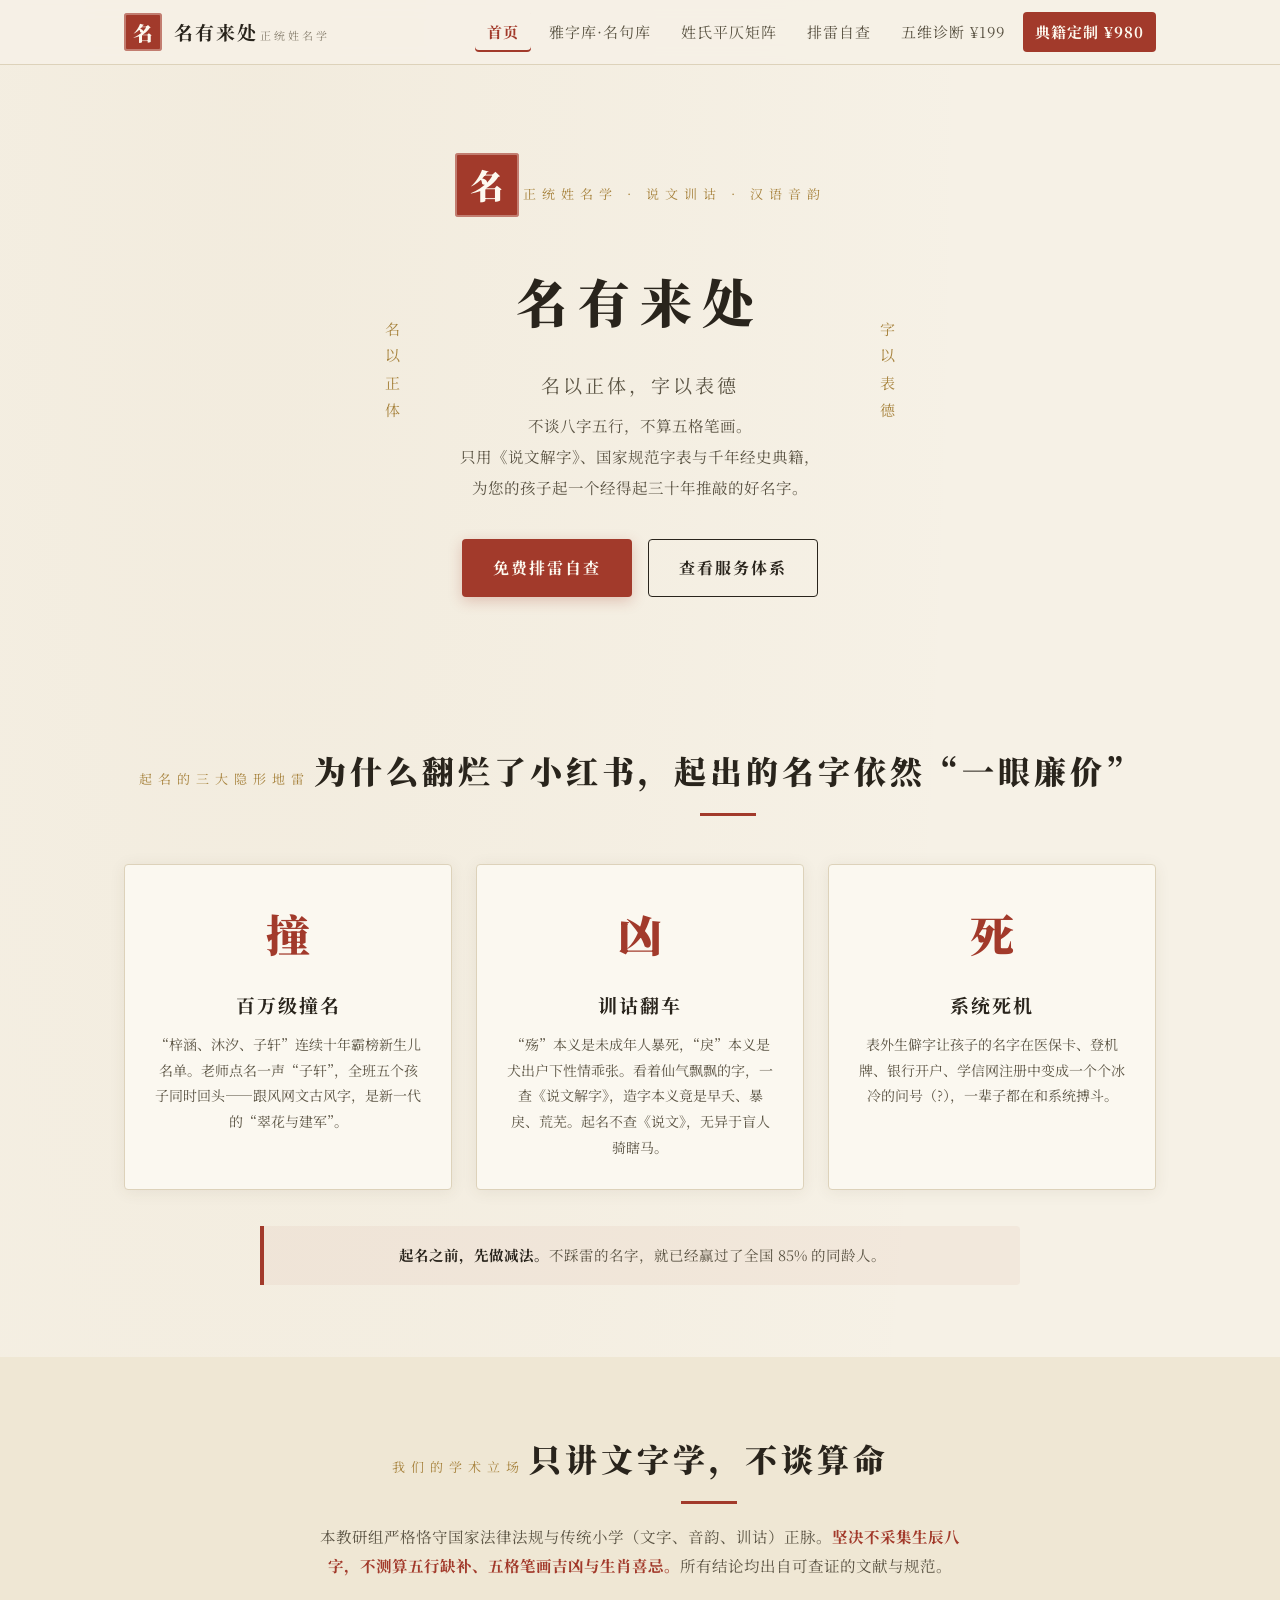
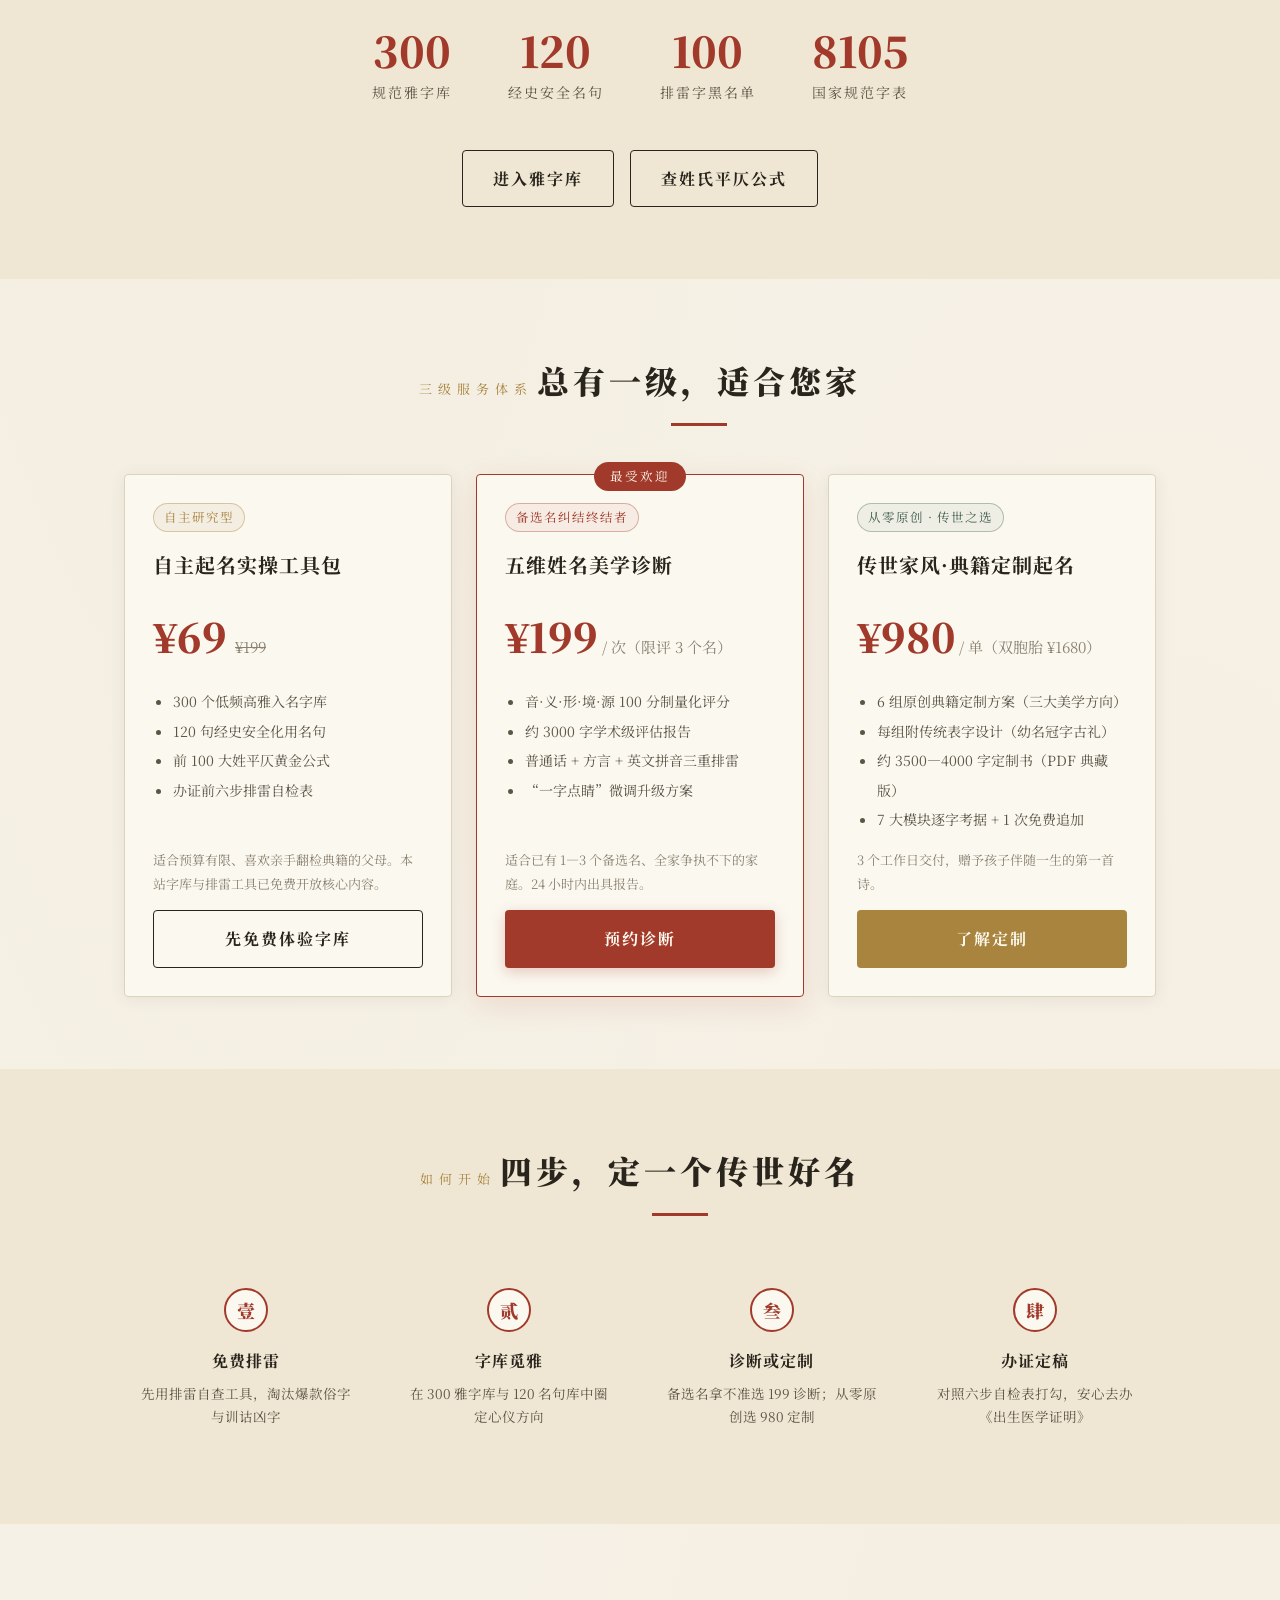
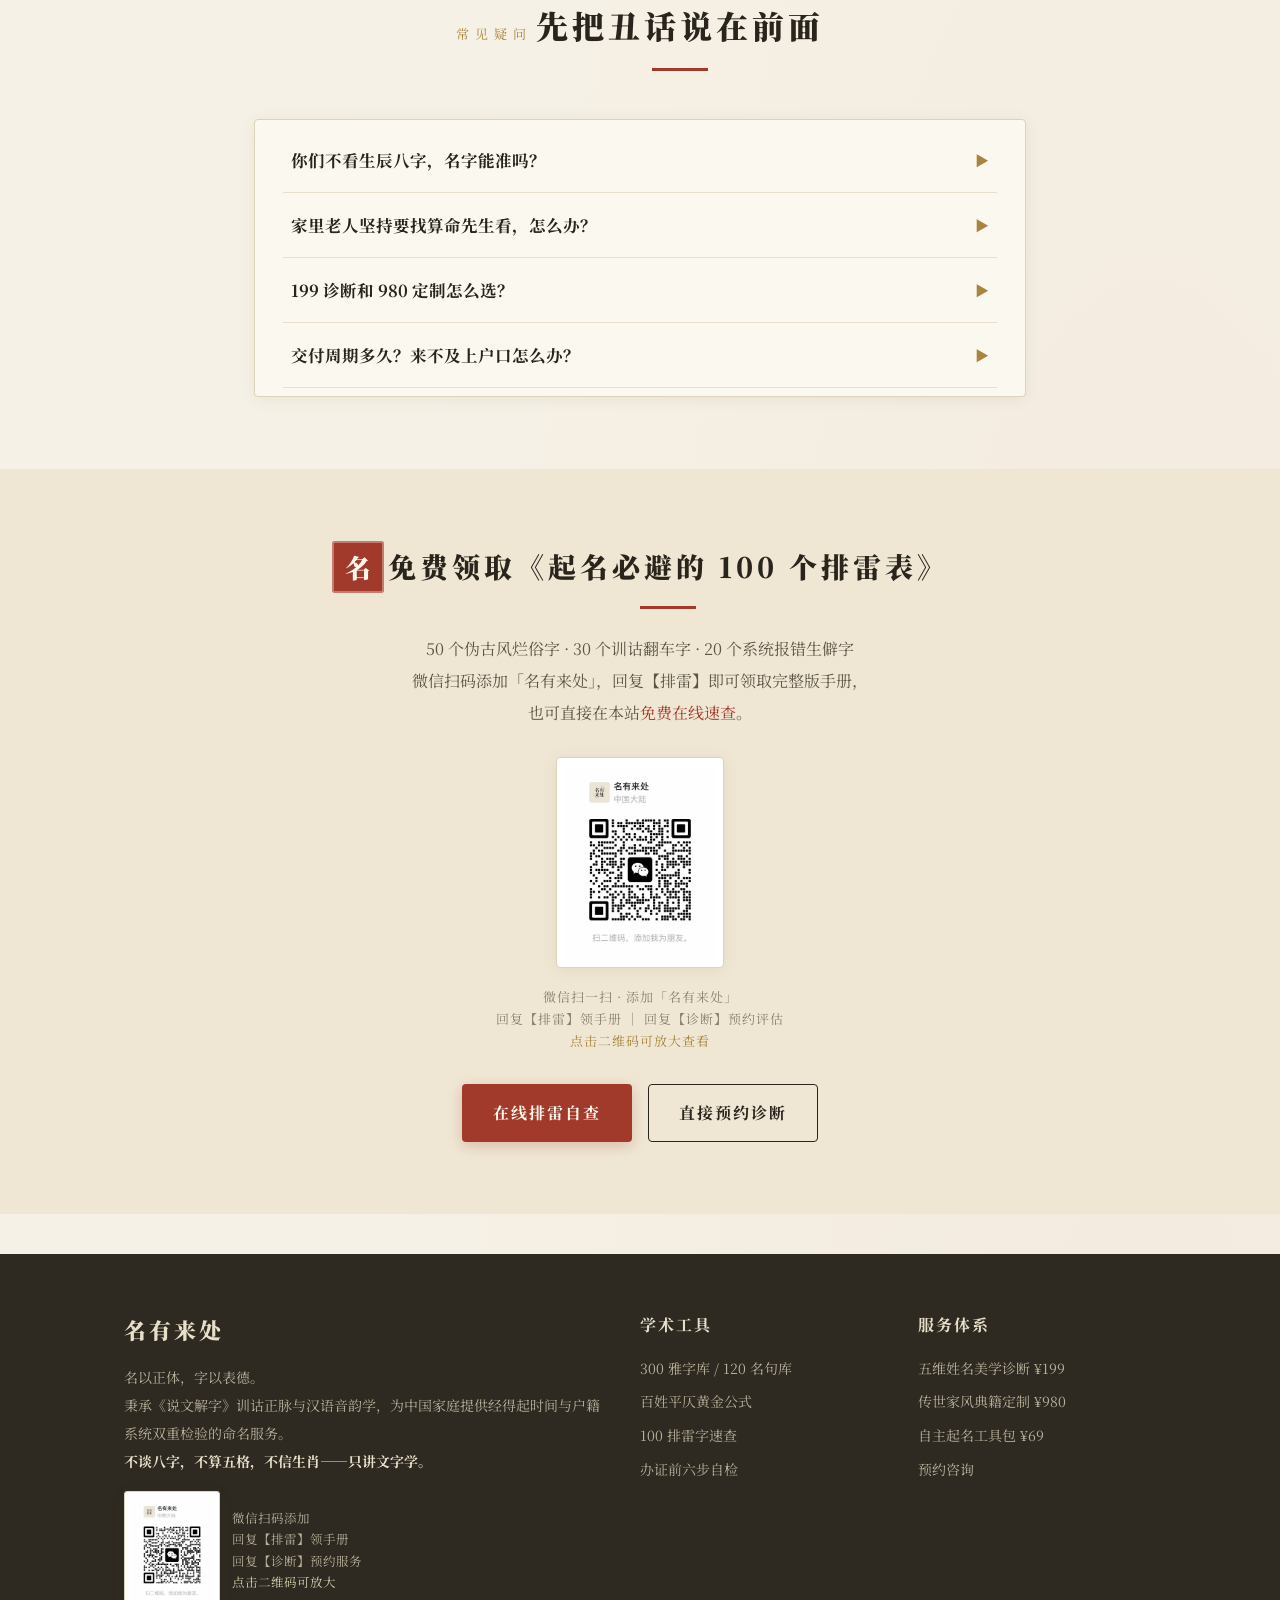
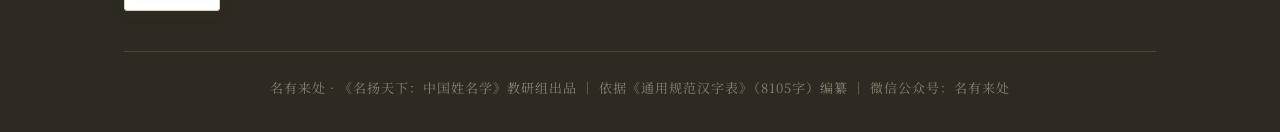
==== index.html @ ebecf2e6 "feat: 初始化「名有来处」正统姓名学服务站 - 六个静态页面：首页、雅字库/名句库、姓氏平仄矩阵、排雷自查、五维诊断、典籍定制 - 内容数据由 build_data.py 从内容文档解析生成（30" ====
<!DOCTYPE html>
<html lang="zh-CN">
<head>
<meta charset="UTF-8">
<meta name="viewport" content="width=device-width, initial-scale=1.0">
<title>名有来处 · 正统姓名学｜中国家庭典籍起名与姓名诊断</title>
<meta name="description" content="名以正体，字以表德。名有来处教研组秉承《说文解字》训诂与汉语音韵学正脉，提供300雅字库、100排雷表、五维姓名诊断（199元）与典籍定制起名（980元）。不谈八字，只讲文字学。">
<link rel="preconnect" href="https://fonts.googleapis.com">
<link href="https://fonts.googleapis.com/css2?family=Noto+Serif+SC:wght@400;700;900&display=swap" rel="stylesheet">
<link rel="stylesheet" href="css/style.css">
</head>
<body>

<!-- ============ HERO ============ -->
<header class="page-hero" style="padding:88px 0 72px; border-bottom:none;">
  <div class="wrap">
    <div style="display:flex; justify-content:center; align-items:center; gap:48px;">
      <div class="vertical-text" style="font-size:15px; color:var(--gold); height:220px; display:none;" id="vt-left">名以正体</div>
      <div style="text-align:center; max-width:720px;">
        <div class="seal-stamp" style="width:64px;height:64px;font-size:34px;margin:0 auto 24px;">名</div>
        <div class="sec-kicker">正统姓名学 · 说文训诂 · 汉语音韵</div>
        <h1 class="page-title" style="font-size:52px; letter-spacing:10px; margin:12px 0 18px;">名有来处</h1>
        <p style="font-size:19px; color:var(--ink-soft); letter-spacing:3px; margin-bottom:8px;">名以正体，字以表德</p>
        <p style="font-size:15.5px; color:var(--ink-soft); max-width:560px; margin:0 auto 36px; line-height:2;">
          不谈八字五行，不算五格笔画。<br>
          只用《说文解字》、国家规范字表与千年经史典籍，<br>
          为您的孩子起一个经得起三十年推敲的好名字。
        </p>
        <div style="display:flex; gap:16px; justify-content:center; flex-wrap:wrap;">
          <a class="btn btn-primary" href="mine.html">免费排雷自查</a>
          <a class="btn btn-outline" href="#services">查看服务体系</a>
        </div>
      </div>
      <div class="vertical-text" style="font-size:15px; color:var(--gold); height:220px; display:none;" id="vt-right">字以表德</div>
    </div>
  </div>
</header>

<!-- ============ 痛点 ============ -->
<section class="section">
  <div class="wrap">
    <div class="sec-head">
      <div class="sec-kicker">起名的三大隐形地雷</div>
      <h2 class="sec-title">为什么翻烂了小红书，起出的名字依然“一眼廉价”</h2>
    </div>
    <div class="grid grid-3">
      <div class="card card-hover" style="text-align:center;">
        <div style="font-size:44px; font-weight:900; color:var(--cinnabar); margin-bottom:12px;">撞</div>
        <h3 style="font-size:19px; letter-spacing:2px; margin-bottom:10px;">百万级撞名</h3>
        <p style="font-size:14px; color:var(--ink-soft);">“梓涵、沐汐、子轩”连续十年霸榜新生儿名单。老师点名一声“子轩”，全班五个孩子同时回头——跟风网文古风字，是新一代的“翠花与建军”。</p>
      </div>
      <div class="card card-hover" style="text-align:center;">
        <div style="font-size:44px; font-weight:900; color:var(--cinnabar); margin-bottom:12px;">凶</div>
        <h3 style="font-size:19px; letter-spacing:2px; margin-bottom:10px;">训诂翻车</h3>
        <p style="font-size:14px; color:var(--ink-soft);">“殇”本义是未成年人暴死，“戾”本义是犬出户下性情乖张。看着仙气飘飘的字，一查《说文解字》，造字本义竟是早夭、暴戾、荒芜。起名不查《说文》，无异于盲人骑瞎马。</p>
      </div>
      <div class="card card-hover" style="text-align:center;">
        <div style="font-size:44px; font-weight:900; color:var(--cinnabar); margin-bottom:12px;">死</div>
        <h3 style="font-size:19px; letter-spacing:2px; margin-bottom:10px;">系统死机</h3>
        <p style="font-size:14px; color:var(--ink-soft);">表外生僻字让孩子的名字在医保卡、登机牌、银行开户、学信网注册中变成一个个冰冷的问号（?），一辈子都在和系统搏斗。</p>
      </div>
    </div>
    <div class="notice" style="max-width:760px; margin:36px auto 0; text-align:center;">
      <strong>起名之前，先做减法。</strong>不踩雷的名字，就已经赢过了全国 85% 的同龄人。
    </div>
  </div>
</section>

<!-- ============ 学术立场 ============ -->
<section class="section section-alt">
  <div class="wrap">
    <div class="sec-head">
      <div class="sec-kicker">我们的学术立场</div>
      <h2 class="sec-title">只讲文字学，不谈算命</h2>
      <p class="sec-desc">本教研组严格恪守国家法律法规与传统小学（文字、音韵、训诂）正脉。<strong style="color:var(--cinnabar);">坚决不采集生辰八字，不测算五行缺补、五格笔画吉凶与生肖喜忌。</strong>所有结论均出自可查证的文献与规范。</p>
    </div>
    <div class="stat-row">
      <div class="stat-item"><div class="stat-num">300</div><div class="stat-label">规范雅字库</div></div>
      <div class="stat-item"><div class="stat-num">120</div><div class="stat-label">经史安全名句</div></div>
      <div class="stat-item"><div class="stat-num">100</div><div class="stat-label">排雷字黑名单</div></div>
      <div class="stat-item"><div class="stat-num">8105</div><div class="stat-label">国家规范字表</div></div>
    </div>
    <div style="display:flex; gap:16px; justify-content:center; margin-top:44px; flex-wrap:wrap;">
      <a class="btn btn-outline" href="library.html">进入雅字库</a>
      <a class="btn btn-outline" href="surnames.html">查姓氏平仄公式</a>
    </div>
  </div>
</section>

<!-- ============ 三级服务体系 ============ -->
<section class="section" id="services">
  <div class="wrap">
    <div class="sec-head">
      <div class="sec-kicker">三级服务体系</div>
      <h2 class="sec-title">总有一级，适合您家</h2>
    </div>
    <div class="grid grid-3">
      <!-- 69 -->
      <div class="card card-hover" style="display:flex; flex-direction:column;">
        <div class="tag tag-gold" style="align-self:flex-start; margin-bottom:14px;">自主研究型</div>
        <h3 style="font-size:20px; letter-spacing:1px; margin-bottom:6px;">自主起名实操工具包</h3>
        <div class="price" style="margin:10px 0 14px;">¥69<small>¥199</small></div>
        <ul style="font-size:14px; color:var(--ink-soft); padding-left:20px; line-height:2.1; flex:1;">
          <li>300 个低频高雅入名字库</li>
          <li>120 句经史安全化用名句</li>
          <li>前 100 大姓平仄黄金公式</li>
          <li>办证前六步排雷自检表</li>
        </ul>
        <p style="font-size:13px; color:var(--ink-faint); margin:14px 0;">适合预算有限、喜欢亲手翻检典籍的父母。本站字库与排雷工具已免费开放核心内容。</p>
        <a class="btn btn-outline" href="library.html" style="justify-content:center;">先免费体验字库</a>
      </div>
      <!-- 199 -->
      <div class="card card-hover" style="display:flex; flex-direction:column; border-color:var(--cinnabar); box-shadow:0 8px 30px rgba(162,58,43,0.12);">
        <div style="position:absolute; top:-13px; left:50%; transform:translateX(-50%); background:var(--cinnabar); color:#fdf9ef; font-size:12.5px; padding:3px 16px; border-radius:20px; letter-spacing:2px;">最受欢迎</div>
        <div class="tag tag-cinnabar" style="align-self:flex-start; margin-bottom:14px;">备选名纠结终结者</div>
        <h3 style="font-size:20px; letter-spacing:1px; margin-bottom:6px;">五维姓名美学诊断</h3>
        <div class="price" style="margin:10px 0 14px;">¥199<span class="price-unit"> / 次（限评 3 个名）</span></div>
        <ul style="font-size:14px; color:var(--ink-soft); padding-left:20px; line-height:2.1; flex:1;">
          <li>音·义·形·境·源 100 分制量化评分</li>
          <li>约 3000 字学术级评估报告</li>
          <li>普通话 + 方言 + 英文拼音三重排雷</li>
          <li>“一字点睛”微调升级方案</li>
        </ul>
        <p style="font-size:13px; color:var(--ink-faint); margin:14px 0;">适合已有 1—3 个备选名、全家争执不下的家庭。24 小时内出具报告。</p>
        <a class="btn btn-primary" href="diagnosis.html" style="justify-content:center;">预约诊断</a>
      </div>
      <!-- 980 -->
      <div class="card card-hover" style="display:flex; flex-direction:column;">
        <div class="tag tag-jade" style="align-self:flex-start; margin-bottom:14px;">从零原创 · 传世之选</div>
        <h3 style="font-size:20px; letter-spacing:1px; margin-bottom:6px;">传世家风·典籍定制起名</h3>
        <div class="price" style="margin:10px 0 14px;">¥980<span class="price-unit"> / 单（双胞胎 ¥1680）</span></div>
        <ul style="font-size:14px; color:var(--ink-soft); padding-left:20px; line-height:2.1; flex:1;">
          <li>6 组原创典籍定制方案（三大美学方向）</li>
          <li>每组附传统表字设计（幼名冠字古礼）</li>
          <li>约 3500—4000 字定制书（PDF 典藏版）</li>
          <li>7 大模块逐字考据 + 1 次免费追加</li>
        </ul>
        <p style="font-size:13px; color:var(--ink-faint); margin:14px 0;">3 个工作日交付，赠予孩子伴随一生的第一首诗。</p>
        <a class="btn btn-gold" href="custom.html" style="justify-content:center;">了解定制</a>
      </div>
    </div>
  </div>
</section>

<!-- ============ 服务流程 ============ -->
<section class="section section-alt">
  <div class="wrap">
    <div class="sec-head">
      <div class="sec-kicker">如何开始</div>
      <h2 class="sec-title">四步，定一个传世好名</h2>
    </div>
    <div class="step-flow">
      <div class="step-item">
        <div class="step-num">壹</div>
        <div class="step-title">免费排雷</div>
        <div class="step-desc">先用排雷自查工具，淘汰爆款俗字与训诂凶字</div>
      </div>
      <div class="step-item">
        <div class="step-num">贰</div>
        <div class="step-title">字库觅雅</div>
        <div class="step-desc">在 300 雅字库与 120 名句库中圈定心仪方向</div>
      </div>
      <div class="step-item">
        <div class="step-num">叁</div>
        <div class="step-title">诊断或定制</div>
        <div class="step-desc">备选名拿不准选 199 诊断；从零原创选 980 定制</div>
      </div>
      <div class="step-item">
        <div class="step-num">肆</div>
        <div class="step-title">办证定稿</div>
        <div class="step-desc">对照六步自检表打勾，安心去办《出生医学证明》</div>
      </div>
    </div>
  </div>
</section>

<!-- ============ FAQ ============ -->
<section class="section">
  <div class="wrap" style="max-width:820px;">
    <div class="sec-head">
      <div class="sec-kicker">常见疑问</div>
      <h2 class="sec-title">先把丑话说在前面</h2>
    </div>
    <div class="card" style="padding:8px 28px;">
      <div class="faq-item">
        <button class="faq-q">你们不看生辰八字，名字能准吗？<span class="faq-arrow">▶</span></button>
        <div class="faq-a"><div class="faq-a-inner">“八字起名、五格剖象”实为 1918 年日本人熊崎健翁编造后传入中国的伪学，与先秦命名传统毫无关系。中国正统姓名学的根基是《说文解字》训诂、汉语音韵与经史典籍——林徽因、屠呦呦、梁思成，没有一个好名字是算出来的。我们只对可查证的文献负责。</div></div>
      </div>
      <div class="faq-item">
        <button class="faq-q">家里老人坚持要找算命先生看，怎么办？<span class="faq-arrow">▶</span></button>
        <div class="faq-a"><div class="faq-a-inner">199 诊断报告中专门设有“与长辈沟通说辞”章节：我们会把每个备选名的《说文》本义、典籍出处逐条列出，用文献替您有理有据地回应。另请注意：方案交付后如再拿去找算命先生“测吉凶”并要求重做，本教研组概不受理——这条铁律写在付款前的服务协议里。</div></div>
      </div>
      <div class="faq-item">
        <button class="faq-q">199 诊断和 980 定制怎么选？<span class="faq-arrow">▶</span></button>
        <div class="faq-a"><div class="faq-a-inner">已经有 1—3 个备选名、只是定不下来 → 选 199 诊断，我们帮您量化排序并“一字点睛”升级。还没有名字、希望老师从典籍中原创 6 组方案 → 选 980 定制。不确定的话，先加微信把备选名发给我们看一眼，会给您一个诚实的建议。</div></div>
      </div>
      <div class="faq-item">
        <button class="faq-q">交付周期多久？来不及上户口怎么办？<span class="faq-arrow">▶</span></button>
        <div class="faq-a"><div class="faq-a-inner">199 诊断：收到完整采集信息后 24 小时内出具报告。980 定制：收到访谈表后 3 个工作日交付首版定制书，含一次免费追加微调。建议孕晚期最后 30 天即启动，切勿拖到办理《出生医学证明》前一天。</div></div>
      </div>
    </div>
  </div>
</section>

<!-- ============ 引流 CTA ============ -->
<section class="section section-alt" id="contact">
  <div class="wrap" style="text-align:center; max-width:720px;">
    <div class="seal-stamp" style="width:52px;height:52px;font-size:26px;margin:0 auto 20px;">名</div>
    <h2 class="sec-title" style="font-size:28px;">免费领取《起名必避的 100 个排雷表》</h2>
    <p style="color:var(--ink-soft); margin:20px 0 28px; line-height:2;">
      50 个伪古风烂俗字 · 30 个训诂翻车字 · 20 个系统报错生僻字<br>
      微信扫码添加「名有来处」，回复【排雷】即可领取完整版手册，<br>
      也可直接在本站<a href="mine.html">免费在线速查</a>。
    </p>
    <div style="margin-bottom:32px;">
      <img class="qr-code" src="assets/wechat_qrcode.jpg" alt="名有来处微信二维码">
      <div class="qr-caption">微信扫一扫 · 添加「名有来处」<br>回复【排雷】领手册 ｜ 回复【诊断】预约评估<br><span style="color:var(--gold);">点击二维码可放大查看</span></div>
    </div>
    <div style="display:flex; gap:16px; justify-content:center; flex-wrap:wrap;">
      <a class="btn btn-primary" href="mine.html">在线排雷自查</a>
      <a class="btn btn-outline" href="diagnosis.html">直接预约诊断</a>
    </div>
  </div>
</section>

<script src="js/common.js"></script>
<script>
  // 宽屏时显示两侧竖排文字
  function toggleVertical() {
    var show = window.innerWidth > 900;
    document.getElementById('vt-left').style.display = show ? 'block' : 'none';
    document.getElementById('vt-right').style.display = show ? 'block' : 'none';
  }
  toggleVertical();
  window.addEventListener('resize', toggleVertical);
</script>
</body>
</html>
---- css/style.css ----
/* ============================================
   名有来处 · 新中式书卷气设计系统
   ============================================ */
:root {
  --paper: #f6f1e6;
  --paper-deep: #efe7d4;
  --card: #fbf8f0;
  --ink: #29241c;
  --ink-soft: #5c5545;
  --ink-faint: #8a8170;
  --cinnabar: #a23a2b;
  --cinnabar-deep: #8c2f23;
  --gold: #a8843f;
  --gold-soft: #c9b078;
  --line: #ddd2ba;
  --line-soft: #e8dfca;
  --jade: #3f5c4b;
  --shadow: 0 2px 16px rgba(80, 66, 40, 0.08);
  --radius: 4px;
  --font-serif: "Noto Serif SC", "Songti SC", "STSong", "SimSun", serif;
}

* { margin: 0; padding: 0; box-sizing: border-box; }

html { scroll-behavior: smooth; }

body {
  font-family: var(--font-serif);
  background: var(--paper);
  color: var(--ink);
  line-height: 1.85;
  font-size: 16px;
  background-image:
    radial-gradient(ellipse at 20% 0%, rgba(168, 132, 63, 0.05), transparent 50%),
    radial-gradient(ellipse at 90% 100%, rgba(162, 58, 43, 0.04), transparent 50%);
  min-height: 100vh;
}

::selection { background: rgba(162, 58, 43, 0.18); }

a { color: var(--cinnabar); text-decoration: none; }
a:hover { color: var(--cinnabar-deep); }

.wrap { max-width: 1080px; margin: 0 auto; padding: 0 24px; }

/* ---------- 顶部导航 ---------- */
.site-nav {
  position: sticky; top: 0; z-index: 100;
  background: rgba(246, 241, 230, 0.94);
  backdrop-filter: blur(8px);
  border-bottom: 1px solid var(--line);
}
.site-nav .wrap {
  display: flex; align-items: center; justify-content: space-between;
  height: 64px;
}
.brand { display: flex; align-items: center; gap: 12px; }
.brand-seal {
  width: 38px; height: 38px;
  background: var(--cinnabar);
  color: #fdf9ef;
  display: flex; align-items: center; justify-content: center;
  font-size: 20px; font-weight: 900;
  border-radius: 3px;
  box-shadow: inset 0 0 0 2px rgba(253, 249, 239, 0.35);
  font-family: var(--font-serif);
  flex-shrink: 0;
}
.brand-name { font-size: 19px; font-weight: 700; letter-spacing: 2px; color: var(--ink); }
.brand-sub { font-size: 11px; color: var(--ink-faint); letter-spacing: 3px; margin-left: 2px; }
.nav-links { display: flex; gap: 6px; align-items: center; }
.nav-links a {
  color: var(--ink-soft); font-size: 15px; padding: 6px 12px;
  border-radius: var(--radius); letter-spacing: 1px;
  transition: all 0.2s;
}
.nav-links a:hover { color: var(--cinnabar); background: rgba(162, 58, 43, 0.06); }
.nav-links a.active {
  color: var(--cinnabar); font-weight: 700;
  box-shadow: inset 0 -2px 0 var(--cinnabar);
}
.nav-cta {
  background: var(--cinnabar) !important; color: #fdf9ef !important;
  font-weight: 700;
}
.nav-cta:hover { background: var(--cinnabar-deep) !important; }
.nav-toggle { display: none; background: none; border: none; font-size: 22px; color: var(--ink); cursor: pointer; }

/* ---------- 通用区块 ---------- */
.section { padding: 72px 0; }
.section-alt { background: var(--paper-deep); }

.sec-head { text-align: center; margin-bottom: 48px; }
.sec-kicker {
  display: inline-block; font-size: 13px; letter-spacing: 6px;
  color: var(--gold); margin-bottom: 12px;
}
.sec-title {
  font-size: 32px; font-weight: 900; letter-spacing: 4px; color: var(--ink);
  position: relative; display: inline-block; padding-bottom: 16px;
}
.sec-title::after {
  content: ""; position: absolute; left: 50%; bottom: 0;
  transform: translateX(-50%);
  width: 56px; height: 3px; background: var(--cinnabar);
}
.sec-desc { max-width: 640px; margin: 18px auto 0; color: var(--ink-soft); font-size: 15.5px; }

/* ---------- 按钮 ---------- */
.btn {
  display: inline-flex; align-items: center; gap: 8px;
  padding: 13px 30px; font-size: 16px; font-family: var(--font-serif);
  letter-spacing: 2px; border-radius: var(--radius); cursor: pointer;
  border: 1px solid transparent; transition: all 0.25s; font-weight: 700;
}
.btn-primary { background: var(--cinnabar); color: #fdf9ef; box-shadow: 0 4px 14px rgba(162, 58, 43, 0.25); }
.btn-primary:hover { background: var(--cinnabar-deep); color: #fff; transform: translateY(-2px); }
.btn-outline { border-color: var(--ink); color: var(--ink); background: transparent; }
.btn-outline:hover { border-color: var(--cinnabar); color: var(--cinnabar); background: rgba(162, 58, 43, 0.05); }
.btn-gold { background: var(--gold); color: #fdf9ef; }
.btn-gold:hover { background: #93723a; color: #fff; transform: translateY(-2px); }
.btn-sm { padding: 8px 18px; font-size: 14px; }

/* ---------- 卡片 ---------- */
.card {
  background: var(--card);
  border: 1px solid var(--line);
  border-radius: var(--radius);
  box-shadow: var(--shadow);
  padding: 28px;
  position: relative;
}
.card-hover { transition: all 0.25s; }
.card-hover:hover { transform: translateY(-4px); box-shadow: 0 8px 28px rgba(80, 66, 40, 0.14); border-color: var(--gold-soft); }

.grid { display: grid; gap: 24px; }
.grid-2 { grid-template-columns: repeat(2, 1fr); }
.grid-3 { grid-template-columns: repeat(3, 1fr); }
.grid-4 { grid-template-columns: repeat(4, 1fr); }

/* ---------- 印章元素 ---------- */
.seal-stamp {
  display: inline-flex; align-items: center; justify-content: center;
  background: var(--cinnabar); color: #fdf9ef;
  font-weight: 900; letter-spacing: 0;
  border-radius: 3px; box-shadow: inset 0 0 0 2px rgba(253, 249, 239, 0.35);
  padding: 4px;
}

/* ---------- 竖排文字 ---------- */
.vertical-text {
  writing-mode: vertical-rl;
  letter-spacing: 12px;
}

/* ---------- 标签 ---------- */
.tag {
  display: inline-block; padding: 2px 10px; font-size: 12.5px;
  border-radius: 20px; letter-spacing: 1px;
  border: 1px solid var(--line); color: var(--ink-soft); background: var(--paper);
}
.tag-cinnabar { border-color: rgba(162, 58, 43, 0.35); color: var(--cinnabar); background: rgba(162, 58, 43, 0.06); }
.tag-gold { border-color: rgba(168, 132, 63, 0.4); color: var(--gold); background: rgba(168, 132, 63, 0.08); }
.tag-jade { border-color: rgba(63, 92, 75, 0.35); color: var(--jade); background: rgba(63, 92, 75, 0.06); }

/* ---------- 表格 ---------- */
.data-table { width: 100%; border-collapse: collapse; font-size: 14.5px; }
.data-table th {
  background: var(--paper-deep); color: var(--ink);
  font-weight: 700; letter-spacing: 1px;
  padding: 10px 12px; border: 1px solid var(--line);
  text-align: left; white-space: nowrap;
}
.data-table td {
  padding: 10px 12px; border: 1px solid var(--line-soft);
  vertical-align: top; color: var(--ink-soft);
}
.data-table tr:hover td { background: rgba(168, 132, 63, 0.05); }

/* ---------- 页脚 ---------- */
.site-footer {
  background: #2e2a21; color: #b9b09c;
  padding: 56px 0 32px; margin-top: 40px;
}
.site-footer .footer-grid { display: grid; grid-template-columns: 2fr 1fr 1fr; gap: 40px; }
.site-footer h4 { color: #e8dfca; font-size: 16px; letter-spacing: 2px; margin-bottom: 16px; }
.site-footer a { color: #b9b09c; display: block; margin-bottom: 8px; font-size: 14px; }
.site-footer a:hover { color: var(--gold-soft); }
.footer-brand-name { font-size: 22px; font-weight: 900; color: #e8dfca; letter-spacing: 3px; margin-bottom: 12px; }
.footer-bottom {
  border-top: 1px solid rgba(185, 176, 156, 0.2);
  margin-top: 40px; padding-top: 24px;
  font-size: 13px; text-align: center; color: #8a8170; letter-spacing: 1px;
}

/* ---------- 工具条（搜索筛选） ---------- */
.toolbar {
  display: flex; flex-wrap: wrap; gap: 12px; align-items: center;
  background: var(--card); border: 1px solid var(--line);
  padding: 16px 20px; border-radius: var(--radius);
  margin-bottom: 24px; box-shadow: var(--shadow);
}
.search-input {
  flex: 1; min-width: 200px;
  padding: 10px 16px; font-size: 15px; font-family: var(--font-serif);
  border: 1px solid var(--line); border-radius: var(--radius);
  background: var(--paper); color: var(--ink); outline: none;
  transition: border-color 0.2s;
}
.search-input:focus { border-color: var(--cinnabar); }
.filter-select {
  padding: 10px 12px; font-size: 14px; font-family: var(--font-serif);
  border: 1px solid var(--line); border-radius: var(--radius);
  background: var(--paper); color: var(--ink); cursor: pointer; outline: none;
}

/* ---------- 字库卡片 ---------- */
.char-card { text-align: center; padding: 20px 16px; }
.char-glyph {
  font-size: 52px; font-weight: 900; line-height: 1.2; color: var(--ink);
  margin-bottom: 4px;
}
.char-pinyin { font-size: 13px; color: var(--gold); letter-spacing: 1px; margin-bottom: 8px; }
.char-meta { font-size: 12px; color: var(--ink-faint); margin-bottom: 10px; }
.char-meaning {
  font-size: 13px; color: var(--ink-soft); text-align: left;
  border-top: 1px dashed var(--line); padding-top: 10px;
  max-height: 120px; overflow: hidden; position: relative;
}
.char-combos {
  margin-top: 8px; font-size: 13px; color: var(--cinnabar);
  border-top: 1px dashed var(--line); padding-top: 8px; text-align: left;
}

/* ---------- Tabs ---------- */
.tabs { display: flex; gap: 4px; justify-content: center; margin-bottom: 36px; flex-wrap: wrap; }
.tab-btn {
  padding: 10px 26px; font-size: 16px; font-family: var(--font-serif);
  background: transparent; border: 1px solid var(--line);
  color: var(--ink-soft); cursor: pointer; letter-spacing: 2px;
  border-radius: var(--radius); transition: all 0.2s; font-weight: 700;
}
.tab-btn:hover { border-color: var(--cinnabar); color: var(--cinnabar); }
.tab-btn.active { background: var(--cinnabar); border-color: var(--cinnabar); color: #fdf9ef; }

/* ---------- 表单 ---------- */
.form-card { max-width: 760px; margin: 0 auto; }
.form-group { margin-bottom: 22px; }
.form-label { display: block; font-weight: 700; margin-bottom: 8px; font-size: 15px; letter-spacing: 1px; }
.form-label .req { color: var(--cinnabar); margin-left: 4px; }
.form-hint { font-size: 13px; color: var(--ink-faint); margin-top: 6px; line-height: 1.6; }
.form-input, .form-textarea, .form-select {
  width: 100%; padding: 11px 14px; font-size: 15px;
  font-family: var(--font-serif);
  border: 1px solid var(--line); border-radius: var(--radius);
  background: var(--paper); color: var(--ink); outline: none;
  transition: border-color 0.2s;
}
.form-input:focus, .form-textarea:focus, .form-select:focus { border-color: var(--cinnabar); }
.form-textarea { min-height: 90px; resize: vertical; }
.checkbox-group { display: grid; grid-template-columns: repeat(2, 1fr); gap: 8px; }
.checkbox-item {
  display: flex; align-items: flex-start; gap: 8px;
  padding: 10px 12px; border: 1px solid var(--line-soft);
  border-radius: var(--radius); cursor: pointer; font-size: 14px;
  transition: all 0.2s; line-height: 1.6;
}
.checkbox-item:hover { border-color: var(--gold-soft); }
.checkbox-item input { margin-top: 5px; accent-color: var(--cinnabar); }
.checkbox-item.checked { border-color: var(--cinnabar); background: rgba(162, 58, 43, 0.04); }

/* ---------- 结果输出 ---------- */
.result-box {
  display: none; margin-top: 28px;
  border: 1px solid var(--gold-soft); background: #fdfaf2;
  border-radius: var(--radius); padding: 24px;
}
.result-box.show { display: block; }
.result-box textarea {
  width: 100%; min-height: 260px; font-family: var(--font-serif);
  font-size: 14px; line-height: 1.8; padding: 16px;
  border: 1px solid var(--line); border-radius: var(--radius);
  background: var(--paper); color: var(--ink); resize: vertical;
}

/* ---------- 二维码 ---------- */
.qr-code {
  width: 150px; max-width: 100%; height: auto;
  background: #fff; padding: 8px;
  border: 1px solid var(--line); border-radius: var(--radius);
  box-shadow: var(--shadow);
  box-sizing: content-box;
  cursor: zoom-in; transition: box-shadow .2s ease, transform .2s ease;
}
.qr-code:hover { transform: translateY(-2px); box-shadow: 0 10px 26px rgba(60, 42, 24, .22); }
.qr-caption { font-size: 13px; color: var(--ink-faint); margin-top: 10px; letter-spacing: 1px; line-height: 1.7; }

/* ---------- 图片查看器弹框 ---------- */
.img-viewer {
  display: none; position: fixed; inset: 0; z-index: 9999;
  align-items: center; justify-content: center;
  padding: 64px 16px 18px; box-sizing: border-box;
  overflow: hidden;
}
.img-viewer.open { display: flex; }
.img-viewer-mask {
  position: absolute; inset: 0;
  background: rgba(20, 15, 8, .82);
  backdrop-filter: blur(3px);
  -webkit-backdrop-filter: blur(3px);
}
.img-viewer-body {
  position: relative; z-index: 1; text-align: center;
  max-width: min(88vw, 520px);
  max-height: 100%;
  display: flex; flex-direction: column; align-items: center;
  animation: viewer-pop .25s ease;
}
@keyframes viewer-pop {
  from { opacity: 0; transform: scale(.92); }
  to { opacity: 1; transform: scale(1); }
}
.img-viewer-img {
  /* 宽高同时设上限：竖版图按视口高度等比缩放，保证顶部与说明文字都不被裁切 */
  width: auto; height: auto;
  max-width: 100%;
  max-height: calc(100vh - 190px);
  max-height: calc(100dvh - 190px);
  background: #fff; padding: 12px; border-radius: 10px;
  box-shadow: 0 24px 64px rgba(0, 0, 0, .45);
  /* border-box：内边距计入尺寸，避免白卡比容器宽出 2×padding 导致窄屏右侧被切 */
  box-sizing: border-box;
}
.img-viewer-close {
  /* 固定在视口右上角，不随内容溢出跑出屏幕 */
  position: fixed; top: 16px; right: 16px; z-index: 10001;
  width: 40px; height: 40px; border: 1px solid rgba(255,255,255,.5);
  border-radius: 50%; background: rgba(255,255,255,.1);
  color: #fff; font-size: 24px; line-height: 1; cursor: pointer;
  transition: background .2s ease;
  display: flex; align-items: center; justify-content: center;
}
.img-viewer-close:hover { background: rgba(255,255,255,.24); }
.img-viewer-caption {
  margin-top: 14px; color: #e8dfca; font-size: 13.5px; letter-spacing: 1px; line-height: 1.8;
  text-shadow: 0 1px 4px rgba(0,0,0,.5);
  flex-shrink: 0; max-width: 100%;
}
/* 矮屏（横屏手机 / 小窗口）进一步压缩留白，隐藏说明文字保证大图完整 */
@media (max-height: 560px) {
  .img-viewer { padding: 52px 12px 10px; }
  .img-viewer-img {
    max-height: calc(100vh - 100px);
    max-height: calc(100dvh - 100px);
    padding: 8px;
  }
  .img-viewer-caption { display: none; }
}

/* ---------- 提示框 ---------- */
.notice {
  border-left: 4px solid var(--cinnabar);
  background: rgba(162, 58, 43, 0.05);
  padding: 16px 20px; border-radius: 0 var(--radius) var(--radius) 0;
  font-size: 14.5px; color: var(--ink-soft); margin: 20px 0;
}
.notice-gold { border-left-color: var(--gold); background: rgba(168, 132, 63, 0.07); }
.notice strong { color: var(--ink); }

/* ---------- 价格 ---------- */
.price { font-size: 40px; font-weight: 900; color: var(--cinnabar); }
.price small { font-size: 15px; color: var(--ink-faint); font-weight: 400; text-decoration: line-through; margin-left: 8px; }
.price-unit { font-size: 15px; color: var(--ink-faint); font-weight: 400; }

/* ---------- 页头横幅 ---------- */
.page-hero {
  padding: 64px 0 48px; text-align: center;
  border-bottom: 1px solid var(--line);
  position: relative; overflow: hidden;
}
.page-hero .sec-kicker { margin-bottom: 10px; }
.page-title { font-size: 38px; font-weight: 900; letter-spacing: 6px; }
.page-subtitle { color: var(--ink-soft); margin-top: 14px; font-size: 16px; letter-spacing: 1px; }

/* ---------- 统计数字 ---------- */
.stat-row { display: flex; justify-content: center; gap: 56px; flex-wrap: wrap; }
.stat-item { text-align: center; }
.stat-num { font-size: 42px; font-weight: 900; color: var(--cinnabar); line-height: 1.1; }
.stat-label { font-size: 14px; color: var(--ink-soft); letter-spacing: 2px; margin-top: 6px; }

/* ---------- 分割线 ---------- */
.ink-divider {
  display: flex; align-items: center; gap: 16px;
  margin: 56px auto; max-width: 480px;
}
.ink-divider::before, .ink-divider::after {
  content: ""; flex: 1; height: 1px; background: var(--line);
}
.ink-divider span { color: var(--gold); font-size: 18px; letter-spacing: 4px; }

/* ---------- 步骤流程 ---------- */
.step-flow { display: grid; grid-template-columns: repeat(4, 1fr); gap: 20px; counter-reset: step; }
.step-item { text-align: center; position: relative; padding: 24px 16px; }
.step-num {
  width: 44px; height: 44px; margin: 0 auto 14px;
  border: 2px solid var(--cinnabar); color: var(--cinnabar);
  border-radius: 50%; display: flex; align-items: center; justify-content: center;
  font-weight: 900; font-size: 18px; background: var(--card);
}
.step-title { font-weight: 700; font-size: 16px; letter-spacing: 1px; margin-bottom: 6px; }
.step-desc { font-size: 13.5px; color: var(--ink-soft); line-height: 1.7; }

/* ---------- 自检清单 ---------- */
.check-gate { margin-bottom: 16px; }
.gate-head { display: flex; align-items: flex-start; gap: 14px; cursor: pointer; }
.gate-check {
  width: 26px; height: 26px; flex-shrink: 0; margin-top: 3px;
  border: 2px solid var(--line); border-radius: 3px;
  display: flex; align-items: center; justify-content: center;
  font-size: 16px; color: transparent; transition: all 0.2s; background: var(--paper);
}
.check-gate.passed .gate-check { background: var(--jade); border-color: var(--jade); color: #fff; }
.gate-title { font-weight: 700; font-size: 16.5px; }
.gate-body { font-size: 14px; color: var(--ink-soft); margin-top: 6px; line-height: 1.8; }
.check-progress {
  text-align: center; padding: 20px; margin-bottom: 28px;
  border: 1px dashed var(--gold-soft); border-radius: var(--radius);
  font-size: 17px; letter-spacing: 1px; background: var(--card);
}
.check-progress .pass-all { color: var(--jade); font-weight: 900; font-size: 20px; }

/* ---------- 排雷字条目 ---------- */
.mine-card { padding: 20px 22px; }
.mine-head { display: flex; align-items: baseline; gap: 14px; margin-bottom: 10px; flex-wrap: wrap; }
.mine-char { font-size: 34px; font-weight: 900; color: var(--cinnabar); line-height: 1; }
.mine-id { font-size: 12px; color: var(--ink-faint); letter-spacing: 1px; }
.mine-diagnosis { font-size: 14px; color: var(--ink-soft); line-height: 1.8; }
.mine-alt {
  margin-top: 12px; padding-top: 10px; border-top: 1px dashed var(--line);
  font-size: 13.5px; color: var(--jade); line-height: 1.8; white-space: pre-line;
}
.mine-alt strong { color: var(--ink); }

/* ---------- 名句卡片 ---------- */
.quote-card { padding: 22px 24px; }
.quote-source { font-size: 13px; color: var(--gold); letter-spacing: 1px; margin-bottom: 8px; }
.quote-text { font-size: 17px; font-weight: 700; color: var(--ink); line-height: 1.9; margin-bottom: 8px; }
.quote-context { font-size: 13.5px; color: var(--ink-soft); margin-bottom: 10px; }
.quote-names { font-size: 14px; color: var(--cinnabar); border-top: 1px dashed var(--line); padding-top: 10px; }

/* ---------- 样板报告 ---------- */
.sample-book {
  background: #fdfaf1;
  border: 1px solid var(--gold-soft);
  box-shadow: 0 6px 30px rgba(80, 66, 40, 0.12);
  padding: 40px 44px;
  position: relative;
}
.sample-book::before {
  content: ""; position: absolute; inset: 10px;
  border: 1px solid var(--gold-soft); pointer-events: none;
}
.sample-book h3 { font-size: 22px; letter-spacing: 2px; margin: 24px 0 12px; }
.sample-book h4 { font-size: 17px; color: var(--cinnabar); margin: 20px 0 8px; letter-spacing: 1px; }
.sample-book p, .sample-book li { font-size: 14.5px; color: var(--ink-soft); line-height: 1.9; }
.sample-book ul { padding-left: 22px; }
.sample-cover { text-align: center; padding: 48px 20px 40px; }
.sample-cover .cover-title { font-size: 30px; font-weight: 900; letter-spacing: 6px; margin: 18px 0 8px; }
.sample-cover .cover-sub { color: var(--ink-soft); letter-spacing: 2px; font-size: 14px; }

/* ---------- FAQ ---------- */
.faq-item { border-bottom: 1px solid var(--line-soft); }
.faq-q {
  width: 100%; text-align: left; background: none; border: none;
  font-family: var(--font-serif); font-size: 16.5px; font-weight: 700;
  color: var(--ink); padding: 20px 8px; cursor: pointer;
  display: flex; justify-content: space-between; align-items: center; gap: 12px;
}
.faq-q .faq-arrow { color: var(--gold); transition: transform 0.25s; font-size: 14px; }
.faq-item.open .faq-arrow { transform: rotate(90deg); }
.faq-a { max-height: 0; overflow: hidden; transition: max-height 0.3s ease; }
.faq-item.open .faq-a { max-height: 600px; }
.faq-a-inner { padding: 0 8px 22px; color: var(--ink-soft); font-size: 14.5px; }

/* ---------- 全量姓氏声调检索 ---------- */
.tone-chips { display: flex; gap: 10px; margin: 18px 0 26px; flex-wrap: wrap; justify-content: center; }
.tone-chip {
  padding: 7px 18px; border: 1px solid var(--line); background: #fff;
  border-radius: 999px; font-size: 14px; cursor: pointer; color: var(--ink-soft);
  transition: all .2s ease; font-family: inherit;
}
.tone-chip:hover { border-color: var(--cinnabar); color: var(--cinnabar); }
.tone-chip.active { background: var(--cinnabar); border-color: var(--cinnabar); color: #fff; }

.surn-cards { display: grid; grid-template-columns: repeat(auto-fill, minmax(172px, 1fr)); gap: 14px; margin-top: 8px; }
.surn-card { padding: 20px 14px 18px; text-align: center; transition: box-shadow .2s ease, transform .2s ease; }
.surn-card:hover { transform: translateY(-2px); box-shadow: 0 10px 24px rgba(60, 42, 24, .13); }
.surn-char { font-size: 36px; font-weight: 900; color: var(--ink); line-height: 1.25; }
.surn-py { font-size: 13px; color: var(--ink-faint); margin: 4px 0 10px; letter-spacing: .5px; }
.surn-tone { display: inline-block; font-size: 12px; border: 1px solid currentColor; border-radius: 999px; padding: 2px 12px; }
.surn-tone-ping { color: var(--jade); }
.surn-tone-ze { color: var(--cinnabar); }
.surn-meta { font-size: 12px; color: var(--ink-faint); margin-top: 10px; }
.surn-curated {
  display: inline-block; margin-top: 12px; font-size: 12.5px; color: var(--gold);
  border: 1px solid var(--gold); border-radius: 999px; padding: 5px 14px;
  cursor: pointer; background: transparent; font-family: inherit; transition: all .2s ease;
}
.surn-curated:hover { background: var(--gold); color: #fff; }
.surn-formula { font-size: 12px; color: var(--ink-soft); margin-top: 12px; line-height: 1.9; }
.surn-formula strong { color: var(--ink); font-weight: 700; }

/* ---------- 响应式 ---------- */
@media (max-width: 900px) {
  .grid-4 { grid-template-columns: repeat(2, 1fr); }
  .grid-3 { grid-template-columns: repeat(2, 1fr); }
  .step-flow { grid-template-columns: repeat(2, 1fr); }
  .site-footer .footer-grid { grid-template-columns: 1fr; gap: 28px; }
  #dim-grid { grid-template-columns: repeat(3, 1fr) !important; }
  #grade-grid { grid-template-columns: repeat(2, 1fr) !important; }
}
@media (max-width: 640px) {
  .grid-2, .grid-3, .grid-4 { grid-template-columns: 1fr; }
  #dim-grid { grid-template-columns: 1fr !important; }
  #grade-grid { grid-template-columns: 1fr !important; }
  .step-flow { grid-template-columns: 1fr; }
  .checkbox-group { grid-template-columns: 1fr; }
  .sec-title { font-size: 25px; letter-spacing: 2px; }
  .page-title { font-size: 28px; letter-spacing: 3px; }
  .section { padding: 48px 0; }
  .stat-row { gap: 28px; }
  .nav-links {
    display: none; position: absolute; top: 64px; left: 0; right: 0;
    background: var(--paper); border-bottom: 1px solid var(--line);
    flex-direction: column; padding: 12px; gap: 2px;
  }
  .nav-links.open { display: flex; }
  .nav-toggle { display: block; }
  .sample-book { padding: 24px 20px; }
}
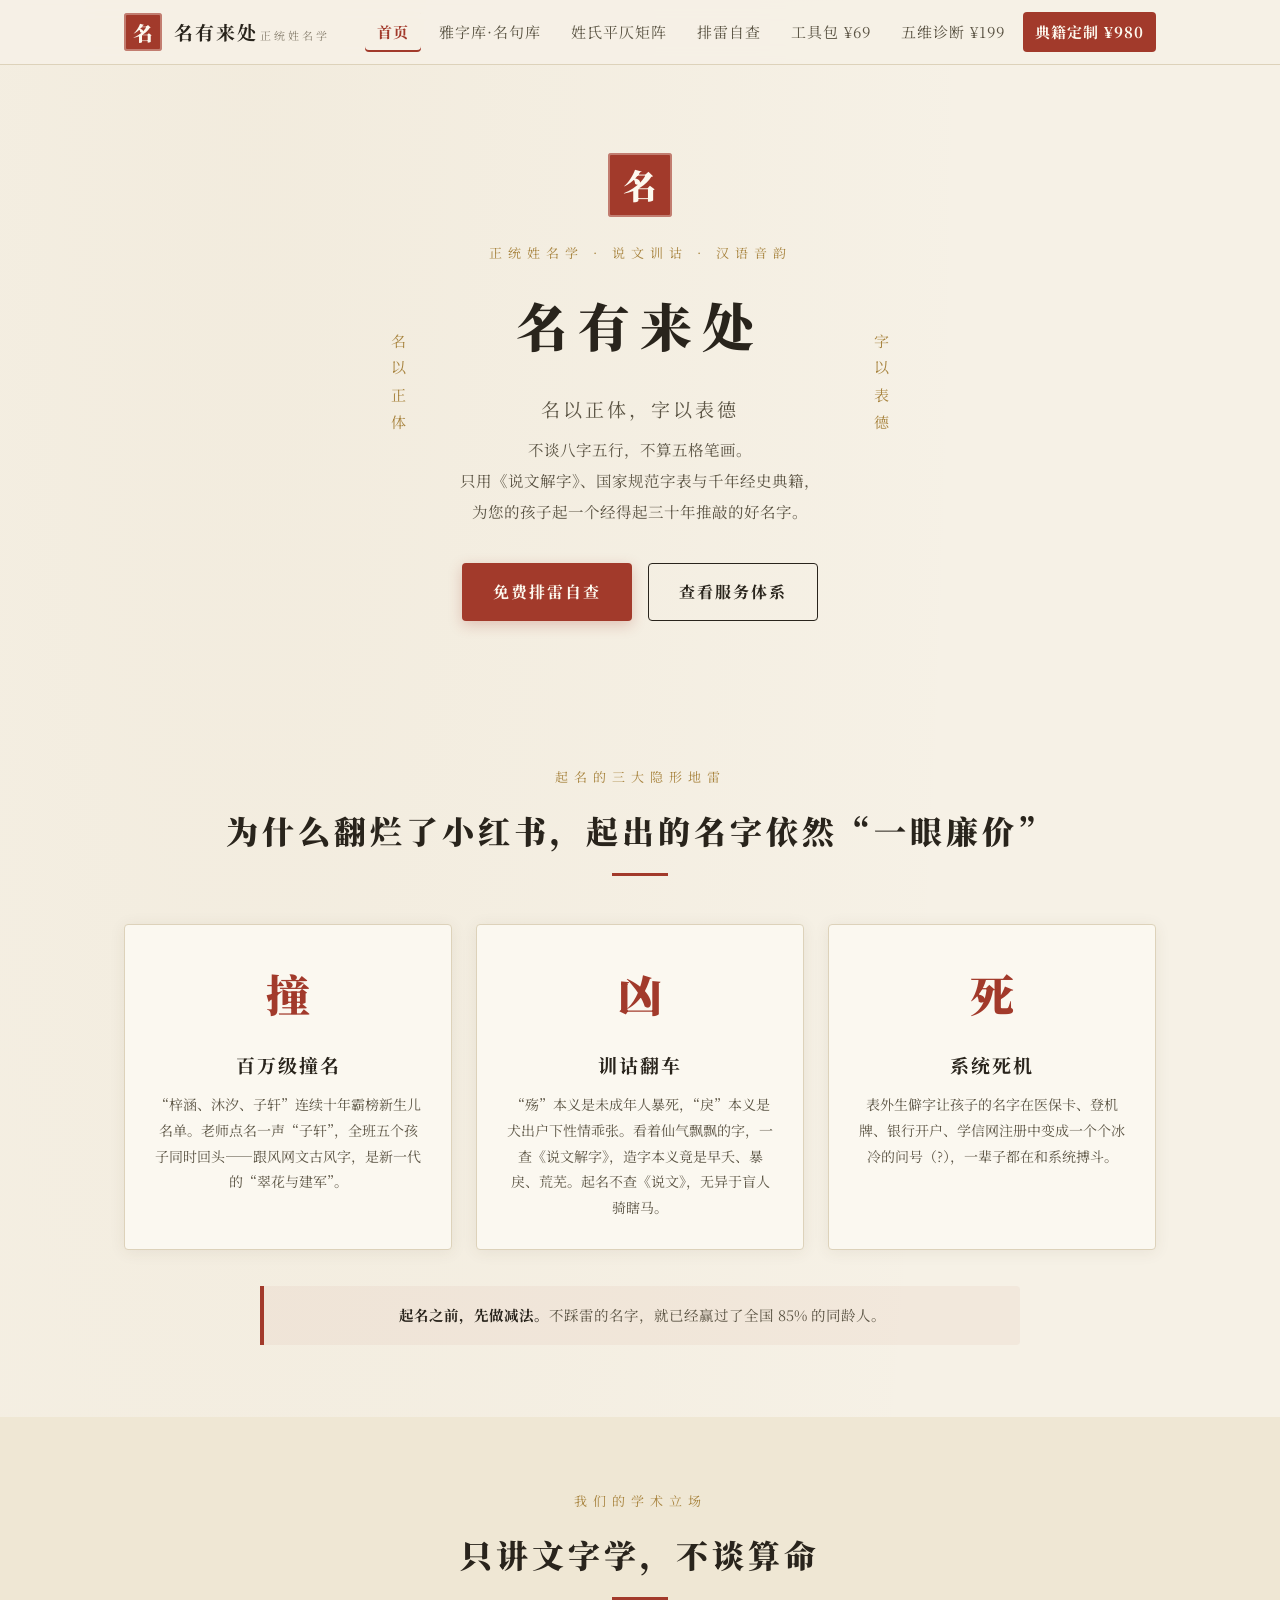
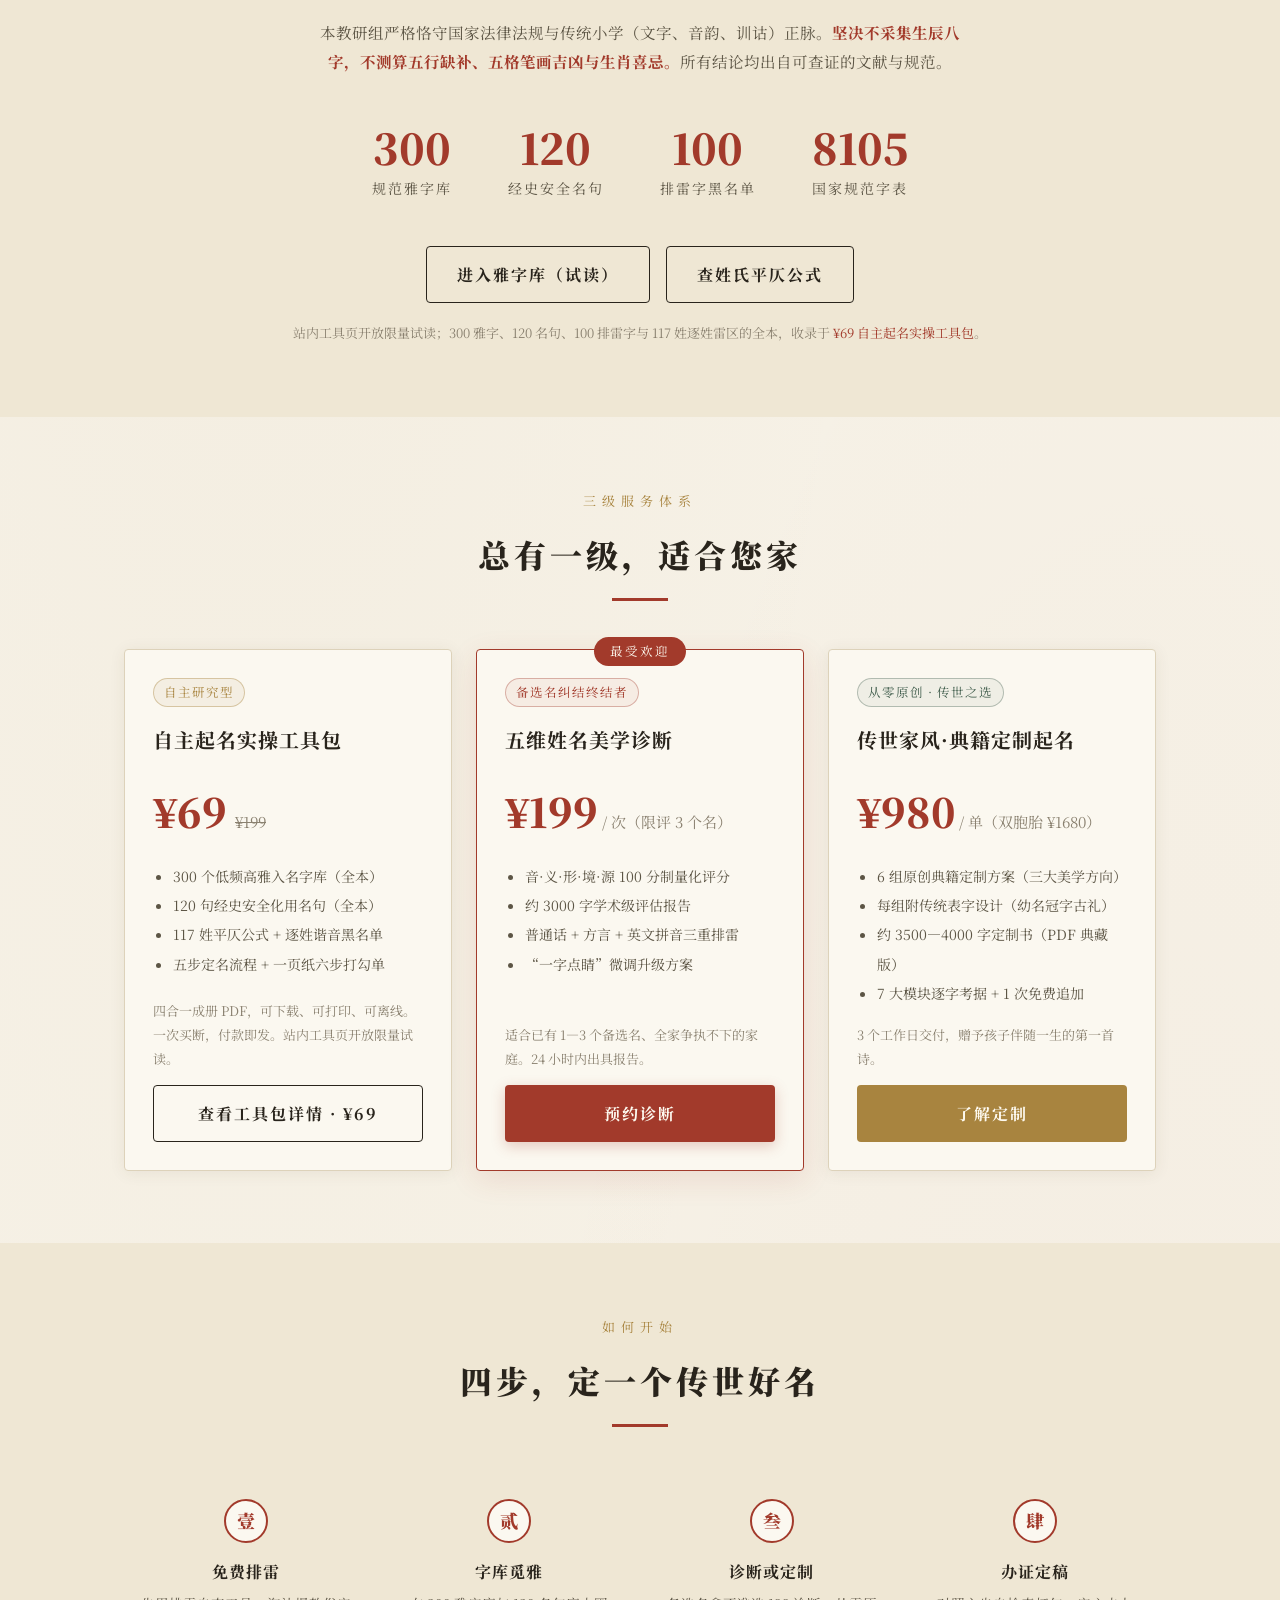
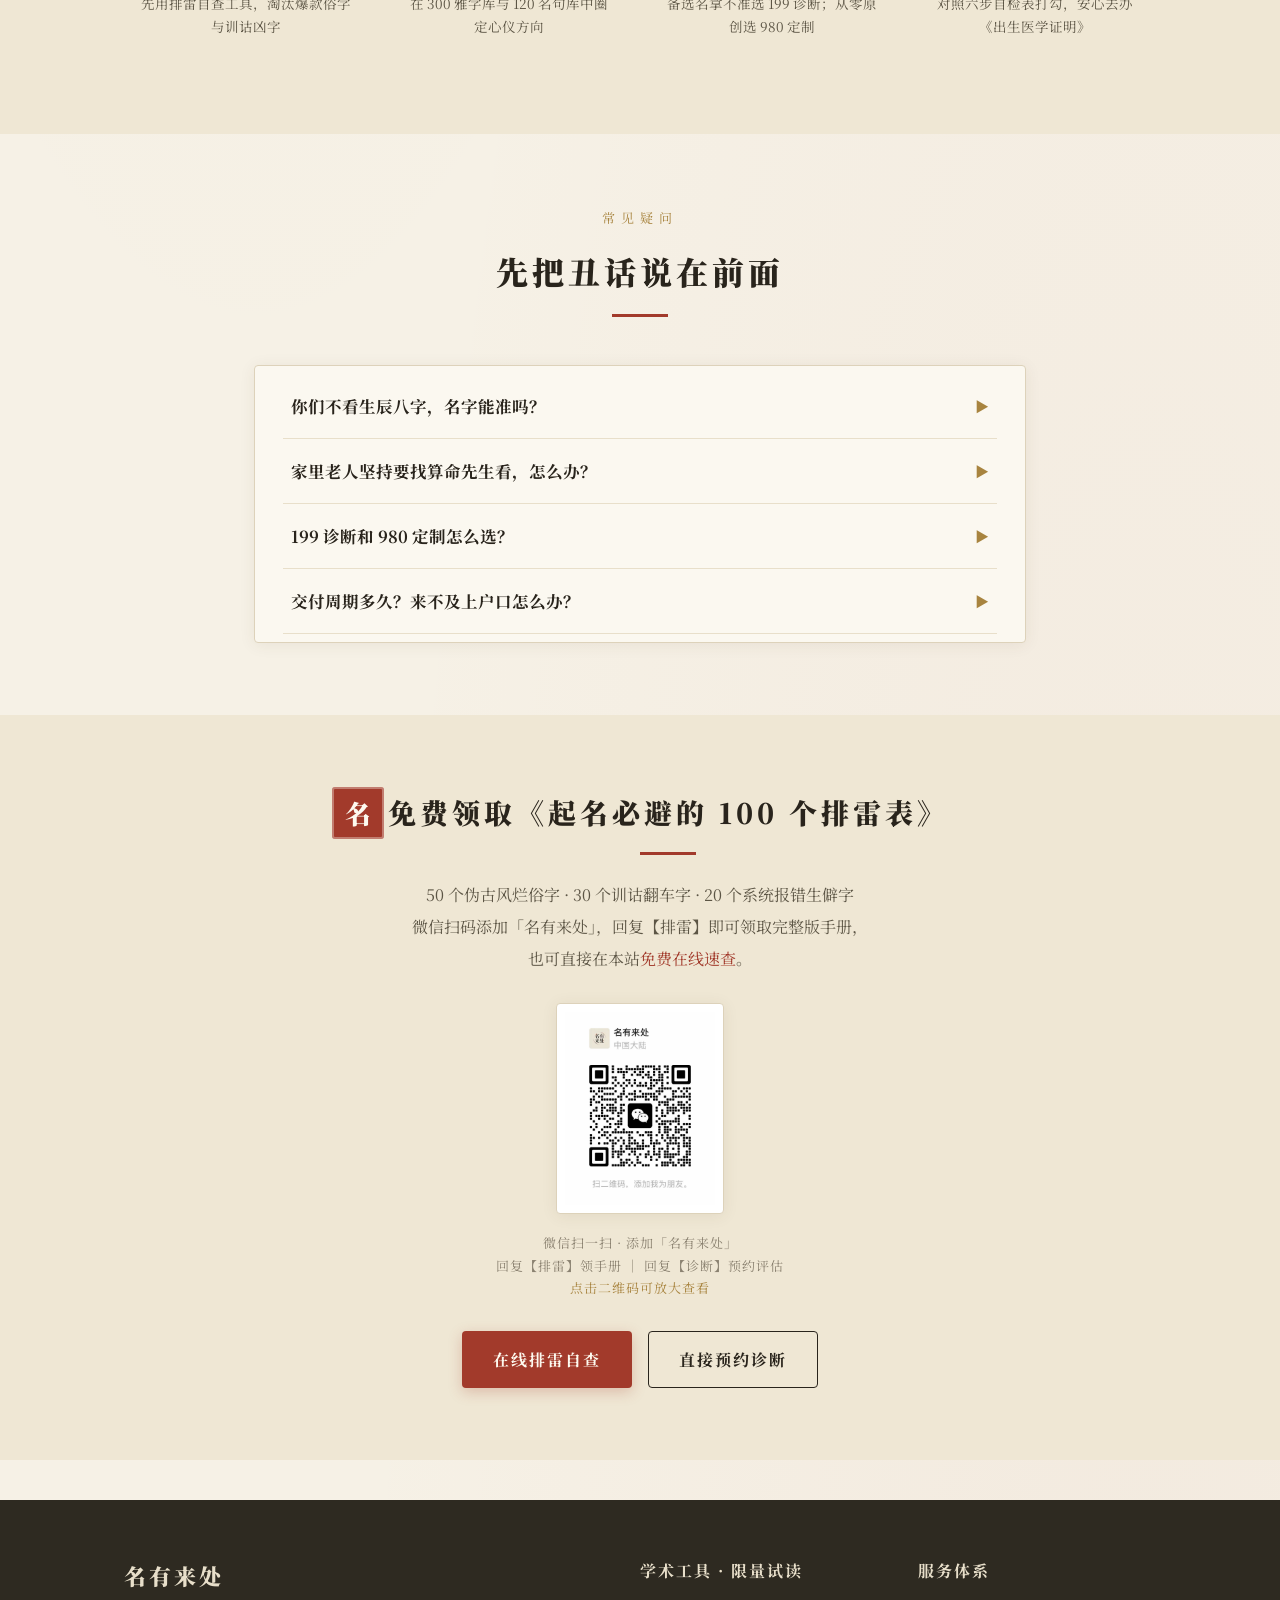
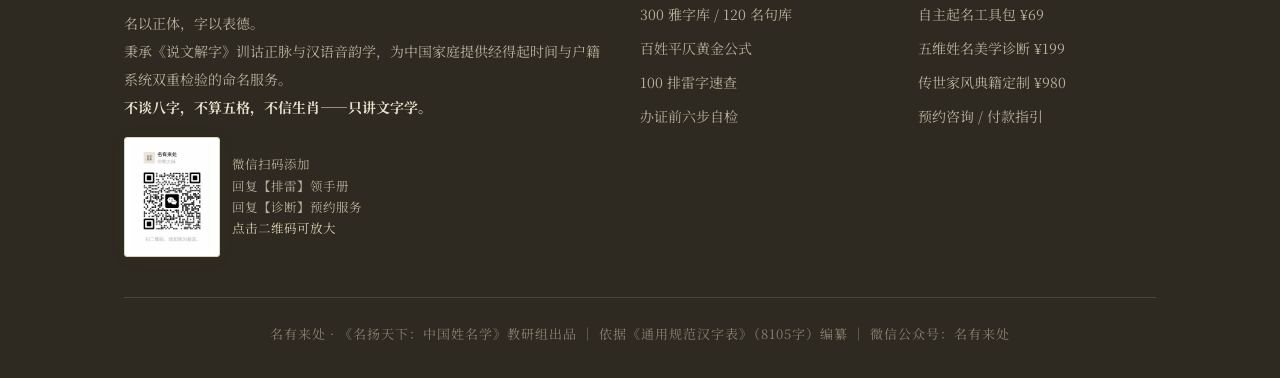
==== commit c9f9cb0d: "feat: 修复 ¥69 档漏斗漏损——新建落地页 + 全量数据移出发布目录 + 限量试读门禁 问题：站上只有首页一张卡片提到 ¥69，链接指向"先免费体验字库"，无购买方式、 无交付说明、无落地页；" ====
--- a/index.html
+++ b/index.html
@@ -81,9 +81,12 @@
       <div class="stat-item"><div class="stat-num">8105</div><div class="stat-label">国家规范字表</div></div>
     </div>
     <div style="display:flex; gap:16px; justify-content:center; margin-top:44px; flex-wrap:wrap;">
-      <a class="btn btn-outline" href="library.html">进入雅字库</a>
+      <a class="btn btn-outline" href="library.html">进入雅字库（试读）</a>
       <a class="btn btn-outline" href="surnames.html">查姓氏平仄公式</a>
     </div>
+    <p style="text-align:center; font-size:13px; color:var(--ink-faint); margin-top:18px;">
+      站内工具页开放限量试读；300 雅字、120 名句、100 排雷字与 117 姓逐姓雷区的全本，收录于 <a href="toolkit.html" style="color:var(--cinnabar);">¥69 自主起名实操工具包</a>。
+    </p>
   </div>
 </section>
 
@@ -101,13 +104,13 @@
         <h3 style="font-size:20px; letter-spacing:1px; margin-bottom:6px;">自主起名实操工具包</h3>
         <div class="price" style="margin:10px 0 14px;">¥69<small>¥199</small></div>
         <ul style="font-size:14px; color:var(--ink-soft); padding-left:20px; line-height:2.1; flex:1;">
-          <li>300 个低频高雅入名字库</li>
-          <li>120 句经史安全化用名句</li>
-          <li>前 100 大姓平仄黄金公式</li>
-          <li>办证前六步排雷自检表</li>
+          <li>300 个低频高雅入名字库（全本）</li>
+          <li>120 句经史安全化用名句（全本）</li>
+          <li>117 姓平仄公式 + 逐姓谐音黑名单</li>
+          <li>五步定名流程 + 一页纸六步打勾单</li>
         </ul>
-        <p style="font-size:13px; color:var(--ink-faint); margin:14px 0;">适合预算有限、喜欢亲手翻检典籍的父母。本站字库与排雷工具已免费开放核心内容。</p>
-        <a class="btn btn-outline" href="library.html" style="justify-content:center;">先免费体验字库</a>
+        <p style="font-size:13px; color:var(--ink-faint); margin:14px 0;">四合一成册 PDF，可下载、可打印、可离线。一次买断，付款即发。站内工具页开放限量试读。</p>
+        <a class="btn btn-outline" href="toolkit.html" style="justify-content:center;">查看工具包详情 · ¥69</a>
       </div>
       <!-- 199 -->
       <div class="card card-hover" style="display:flex; flex-direction:column; border-color:var(--cinnabar); box-shadow:0 8px 30px rgba(162,58,43,0.12);">
--- a/css/style.css
+++ b/css/style.css
@@ -92,7 +92,7 @@
 
 .sec-head { text-align: center; margin-bottom: 48px; }
 .sec-kicker {
-  display: inline-block; font-size: 13px; letter-spacing: 6px;
+  display: block; font-size: 13px; letter-spacing: 6px;
   color: var(--gold); margin-bottom: 12px;
 }
 .sec-title {
@@ -282,6 +282,17 @@
   border: 1px solid var(--line); border-radius: var(--radius);
   background: var(--paper); color: var(--ink); resize: vertical;
 }
+
+/* ---------- 云端提交状态 ---------- */
+.submit-status {
+  font-size: 13.5px; line-height: 1.9; padding: 11px 16px;
+  border-radius: var(--radius); margin-bottom: 16px;
+  border-left: 3px solid var(--gold);
+  background: rgba(168, 132, 63, .08); color: var(--ink-soft);
+}
+.submit-status.pending { border-left-color: var(--gold); background: rgba(168, 132, 63, .1); }
+.submit-status.ok { border-left-color: #4a7c59; background: rgba(74, 124, 89, .1); color: #33583e; }
+.submit-status.warn { border-left-color: var(--cinnabar); background: rgba(162, 58, 43, .09); color: #8a3325; }
 
 /* ---------- 二维码 ---------- */
 .qr-code {
@@ -538,3 +549,131 @@
   .nav-toggle { display: block; }
   .sample-book { padding: 24px 20px; }
 }
+
+/* ============================================
+   限量试读门禁 + ¥69 工具包落地页
+   ============================================ */
+
+/* ---------- 试读提示条 ---------- */
+.teaser-bar {
+  display: flex; align-items: center; gap: 14px; flex-wrap: wrap;
+  padding: 13px 18px; margin: 0 0 24px;
+  border: 1px solid rgba(168, 132, 63, 0.35);
+  border-left: 3px solid var(--gold);
+  background: rgba(168, 132, 63, 0.06);
+  border-radius: var(--radius);
+}
+.teaser-tag {
+  flex: none; font-size: 12.5px; letter-spacing: 2px; color: #fdf9ef;
+  background: var(--gold); padding: 3px 10px; border-radius: 2px;
+}
+.teaser-text { flex: 1; min-width: 220px; font-size: 14px; color: var(--ink-soft); line-height: 1.8; }
+.teaser-text strong { color: var(--cinnabar); font-weight: 700; }
+.teaser-cta {
+  flex: none; font-size: 13.5px; color: var(--cinnabar); text-decoration: none;
+  border-bottom: 1px solid rgba(162, 58, 43, 0.35); padding-bottom: 1px; letter-spacing: 1px;
+}
+.teaser-cta:hover { color: var(--cinnabar-deep); border-bottom-color: var(--cinnabar-deep); }
+
+/* ---------- 锁定占位卡 ---------- */
+.locked-wrap { display: grid; grid-template-columns: repeat(3, 1fr); gap: 18px; margin-top: 18px; grid-column: 1 / -1; }
+.locked-card {
+  display: flex; align-items: center; justify-content: center; text-align: center;
+  min-height: 176px; padding: 26px 20px;
+  border: 1px dashed var(--line); border-radius: var(--radius);
+  background: rgba(168, 132, 63, 0.035);
+}
+.lk-body { display: flex; flex-direction: column; align-items: center; gap: 7px; }
+.lk-ico { width: 22px; height: 22px; color: var(--gold); opacity: 0.85; }
+.lk-title { font-size: 14.5px; letter-spacing: 1px; color: var(--ink); }
+.lk-desc { font-size: 12.8px; color: var(--ink-faint); line-height: 1.8; max-width: 240px; }
+.lk-link {
+  margin-top: 4px; font-size: 13px; color: var(--cinnabar); text-decoration: none;
+  border-bottom: 1px solid rgba(162, 58, 43, 0.3); padding-bottom: 1px;
+}
+.lk-link:hover { color: var(--cinnabar-deep); }
+
+/* ---------- 落地页：价格与卖点 ---------- */
+.tk-hero { padding: 72px 0 56px; border-bottom: 1px solid var(--line); }
+.tk-price-row { display: flex; align-items: baseline; justify-content: center; gap: 14px; margin: 22px 0 6px; }
+.tk-price { font-size: 46px; font-weight: 900; color: var(--cinnabar); letter-spacing: 2px; line-height: 1; }
+.tk-price-old { font-size: 17px; color: var(--ink-faint); text-decoration: line-through; }
+.tk-price-note { font-size: 13.5px; color: var(--ink-faint); letter-spacing: 1px; }
+
+.tk-compare { width: 100%; border-collapse: collapse; font-size: 14px; }
+.tk-compare th, .tk-compare td { padding: 13px 14px; border-bottom: 1px solid var(--line-soft); text-align: left; vertical-align: top; line-height: 1.75; }
+.tk-compare thead th { background: rgba(168, 132, 63, 0.08); font-size: 13.5px; letter-spacing: 1px; }
+.tk-compare thead th:first-child { width: 24%; color: var(--ink-soft); }
+.tk-compare .col-free { color: var(--ink-soft); }
+.tk-compare .col-paid { color: var(--ink); background: rgba(162, 58, 43, 0.03); }
+.tk-compare .col-paid strong { color: var(--cinnabar); }
+
+/* ---------- 落地页：内页样板 ---------- */
+.tk-samples { display: grid; grid-template-columns: repeat(3, 1fr); gap: 20px; }
+.tk-page {
+  background: #fdfbf5; border: 1px solid var(--line); border-radius: 2px;
+  box-shadow: 0 6px 22px rgba(80, 66, 40, 0.1); padding: 22px 20px; min-height: 268px;
+  display: flex; flex-direction: column;
+}
+.tk-page-cap {
+  font-size: 10.5px; letter-spacing: 2px; color: var(--ink-faint);
+  border-bottom: 1px solid var(--line-soft); padding-bottom: 7px; margin-bottom: 12px;
+}
+.tk-page-title { font-size: 14px; letter-spacing: 1px; color: var(--ink); margin-bottom: 10px; }
+.tk-page-glyph { font-size: 30px; font-weight: 900; color: var(--cinnabar); line-height: 1.2; }
+.tk-page-py { font-size: 11.5px; color: var(--ink-faint); letter-spacing: 0.5px; margin-bottom: 8px; }
+.tk-page-line { font-size: 11.5px; color: var(--ink-soft); line-height: 1.95; }
+.tk-page-line span { color: var(--ink-faint); }
+.tk-page-row { display: flex; gap: 8px; font-size: 11.5px; color: var(--ink-soft); padding: 5px 0; border-bottom: 1px dotted var(--line-soft); }
+.tk-page-row .k { flex: none; width: 62px; color: var(--gold); }
+.tk-page-foot { margin-top: auto; font-size: 10.5px; color: var(--ink-faint); letter-spacing: 1px; padding-top: 10px; }
+
+/* ---------- 落地页：购买三步 ---------- */
+.tk-steps { display: grid; grid-template-columns: repeat(3, 1fr); gap: 20px; }
+.tk-step { text-align: center; padding: 26px 18px; }
+.tk-step-num {
+  width: 34px; height: 34px; line-height: 34px; border-radius: 50%;
+  background: var(--cinnabar); color: #fdf9ef; font-size: 15px;
+  margin: 0 auto 14px; letter-spacing: 0;
+}
+.tk-step h4 { font-size: 15.5px; letter-spacing: 1.5px; margin-bottom: 8px; }
+.tk-step p { font-size: 13.5px; color: var(--ink-soft); line-height: 1.9; }
+
+/* ---------- 落地页：交付清单 ---------- */
+.tk-deliver { display: grid; grid-template-columns: repeat(2, 1fr); gap: 16px; }
+.tk-deliver-item {
+  display: flex; gap: 12px; padding: 18px 18px;
+  border: 1px solid var(--line-soft); border-radius: var(--radius); background: var(--card);
+}
+.tk-deliver-num {
+  flex: none; font-size: 12px; color: var(--gold); letter-spacing: 1px;
+  border: 1px solid rgba(168, 132, 63, 0.4); border-radius: 2px;
+  width: 26px; height: 26px; line-height: 24px; text-align: center;
+}
+.tk-deliver-body h4 { font-size: 15px; letter-spacing: 1px; margin-bottom: 5px; }
+.tk-deliver-body p { font-size: 13px; color: var(--ink-soft); line-height: 1.85; }
+.tk-deliver-body em { font-style: normal; color: var(--cinnabar); }
+
+@media (max-width: 900px) {
+  .locked-wrap, .tk-samples, .tk-steps { grid-template-columns: 1fr 1fr; }
+  .tk-deliver { grid-template-columns: 1fr; }
+}
+@media (max-width: 640px) {
+  .locked-wrap, .tk-samples, .tk-steps { grid-template-columns: 1fr; }
+  .tk-price { font-size: 38px; }
+  .tk-hero { padding: 48px 0 40px; }
+  .tk-compare { font-size: 13px; }
+  .tk-compare th, .tk-compare td { padding: 10px 9px; }
+}
+
+/* ---------- 组级锁定提示 ---------- */
+.formula-more {
+  font-size: 13px; color: var(--gold); padding-top: 8px;
+  border-top: 1px dashed var(--line-soft); margin-top: 4px;
+}
+.lock-hint {
+  font-size: 13px; color: var(--ink-faint); line-height: 1.9;
+  margin-top: 12px; padding: 10px 14px;
+  border-left: 2px solid var(--gold-soft); background: rgba(168, 132, 63, 0.04);
+}
+.lock-hint strong { color: var(--cinnabar); }
